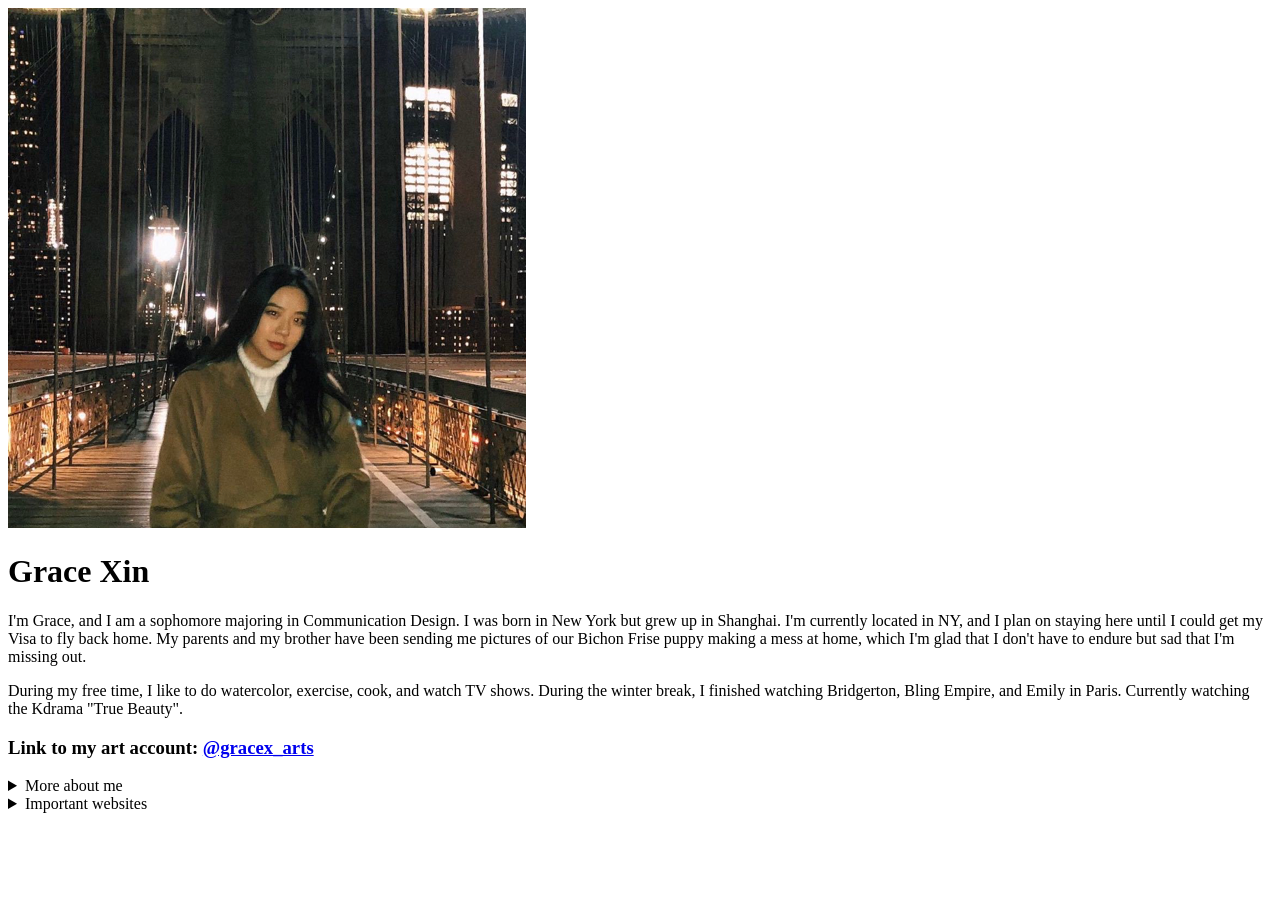
==== class profile/index.html @ 03a52397 "Moved index.html to class profile" ====
<!DOCTYPE html>
<html lang="en">
  <head>
  <body>

    <img src="1.jpg">

    <h1>Grace Xin</h1>
    
    <p>
      I'm Grace, and I am a sophomore majoring in Communication Design. I was born in New York but grew up in Shanghai. I'm currently located in NY, and I plan on staying here until I could get my Visa to fly back home. My parents and my brother have been sending me pictures of our Bichon Frise puppy making a mess at home, which I'm glad that I don't have to endure but sad that I'm missing out. 
    </p>
    <p>
      During my free time, I like to do watercolor, exercise, cook, and watch TV shows. During the winter break, I finished watching Bridgerton, Bling Empire, and Emily in Paris. Currently watching the Kdrama "True Beauty".     
    </p>

    <h3> Link to my art account: <a href="https://www.instagram.com/gracex_arts/"> @gracex_arts </a>
    </h3> 

    <details>
    <summary>More about me</summary>
      <ul> 
        <li> Favorite color: olive green </li>
        <li> Currently reading: The Women in the Window </li>
        <li> Go-to comfort-binge TV shows: Modern Family and Criminal Minds </li>
    </details>

    <details>
    <summary>Important websites</summary>
      <ul> 
        <li> A site I visit often: <a href="http://youtube.com"> Youtube </a> </li>
        <li> The first site I remember using: <a href="http://google.com"> Google </a>  </li>
        <li> Favorite wikipedia page: <a href="https://en.wikipedia.org/wiki/List_of_conspiracy_theories"> Conspiracy Theories </a></li>
    </details>
  </body>
  </head>
</html>
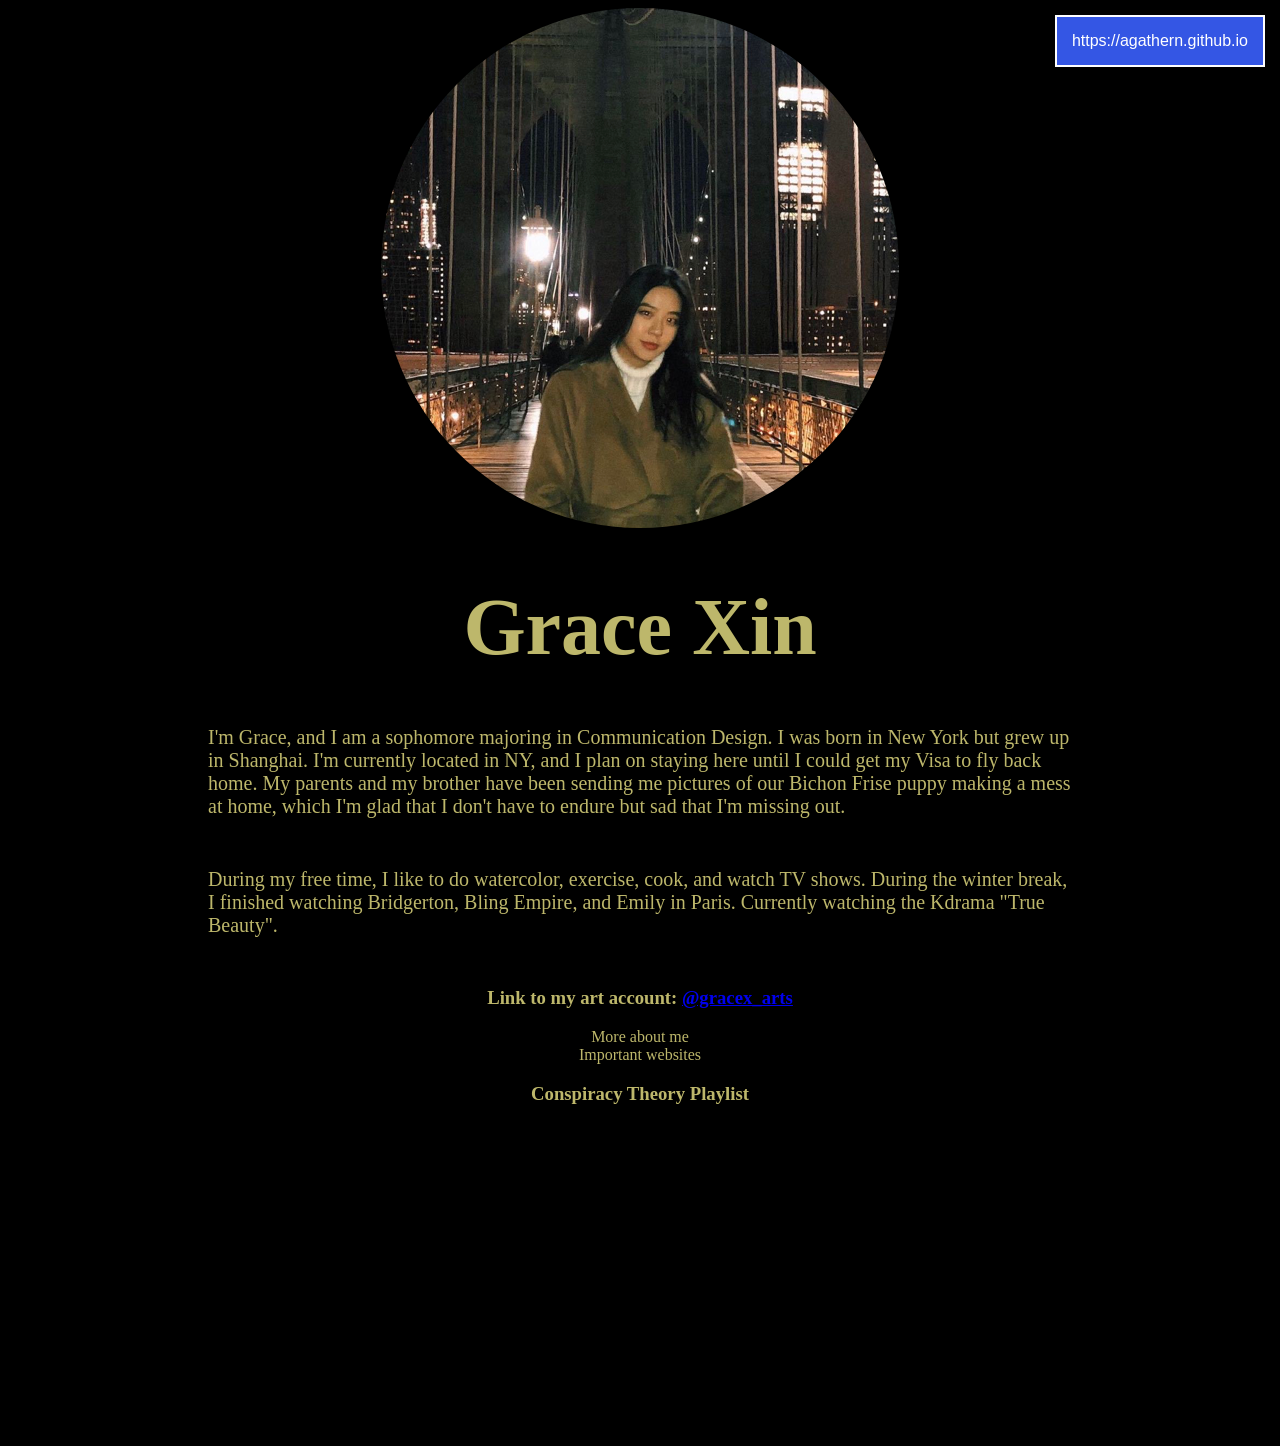
==== commit b18bda50: "added css and web ring" ====
--- a/class profile/index.html
+++ b/class profile/index.html
@@ -1,5 +1,7 @@
 <!DOCTYPE html>
 <html lang="en">
+    <link rel="stylesheet" href="profile.css">
+
   <head>
   <body>
 
@@ -32,6 +34,14 @@
         <li> The first site I remember using: <a href="http://google.com"> Google </a>  </li>
         <li> Favorite wikipedia page: <a href="https://en.wikipedia.org/wiki/List_of_conspiracy_theories"> Conspiracy Theories </a></li>
     </details>
+
+    <h3> Conspiracy Theory Playlist </h3>
+    <iframe width="560" height="315" src="https://www.youtube.com/embed/videoseries?list=PLsvYuSgEtSsKwujETtrazyVVfZ-fkSFxb" frameborder="0" allow="accelerometer; autoplay; clipboard-write; encrypted-media; gyroscope; picture-in-picture" allowfullscreen></iframe>
+
+     <nav id="web-ring">
+    <a href="https://agathern.github.io">https://agathern.github.io</a>
+  	</nav>
+
   </body>
   </head>
 </html>
--- a/class profile/profile.css
+++ b/class profile/profile.css
@@ -0,0 +1,71 @@
+body {
+	background-color:black;
+}
+
+h1 {
+	color:#BDB76B;
+	display: block;
+    text-align:center;
+    font-size:80px;
+}
+
+img {
+	display: block;
+    margin-left: auto;
+    margin-right: auto;
+    border-radius: 50%;
+}
+
+h3 {
+	color:#BDB76B;
+	display: block;
+    text-align:center;
+}
+
+summary {
+	color:#BDB76B;
+	display: block;
+    text-align:center;
+}
+
+li {
+	color:#BDB76B;
+	display: block;
+    text-align:center;
+}
+
+p {
+	color:#BDB76B;
+	display:block;
+	margin:auto;
+	margin-right:200px;
+	margin-left:200px;
+	margin-bottom:50px;
+    font-size:20px;
+}
+
+iframe {
+	display: block;
+    margin-left: auto;
+    margin-right: auto;
+}
+
+  #web-ring {
+    position: fixed;
+    top: 15px;
+    right: 15px;
+    padding: 15px;
+    background-color: rgb(52, 86, 228);
+    border: solid 2px white;
+    font-family: sans-serif;
+  }
+
+  #web-ring a:link {
+    color: white;
+    text-decoration: none;
+  }
+
+  #web-ring a:hover {
+    text-decoration: underline;
+  }
+   
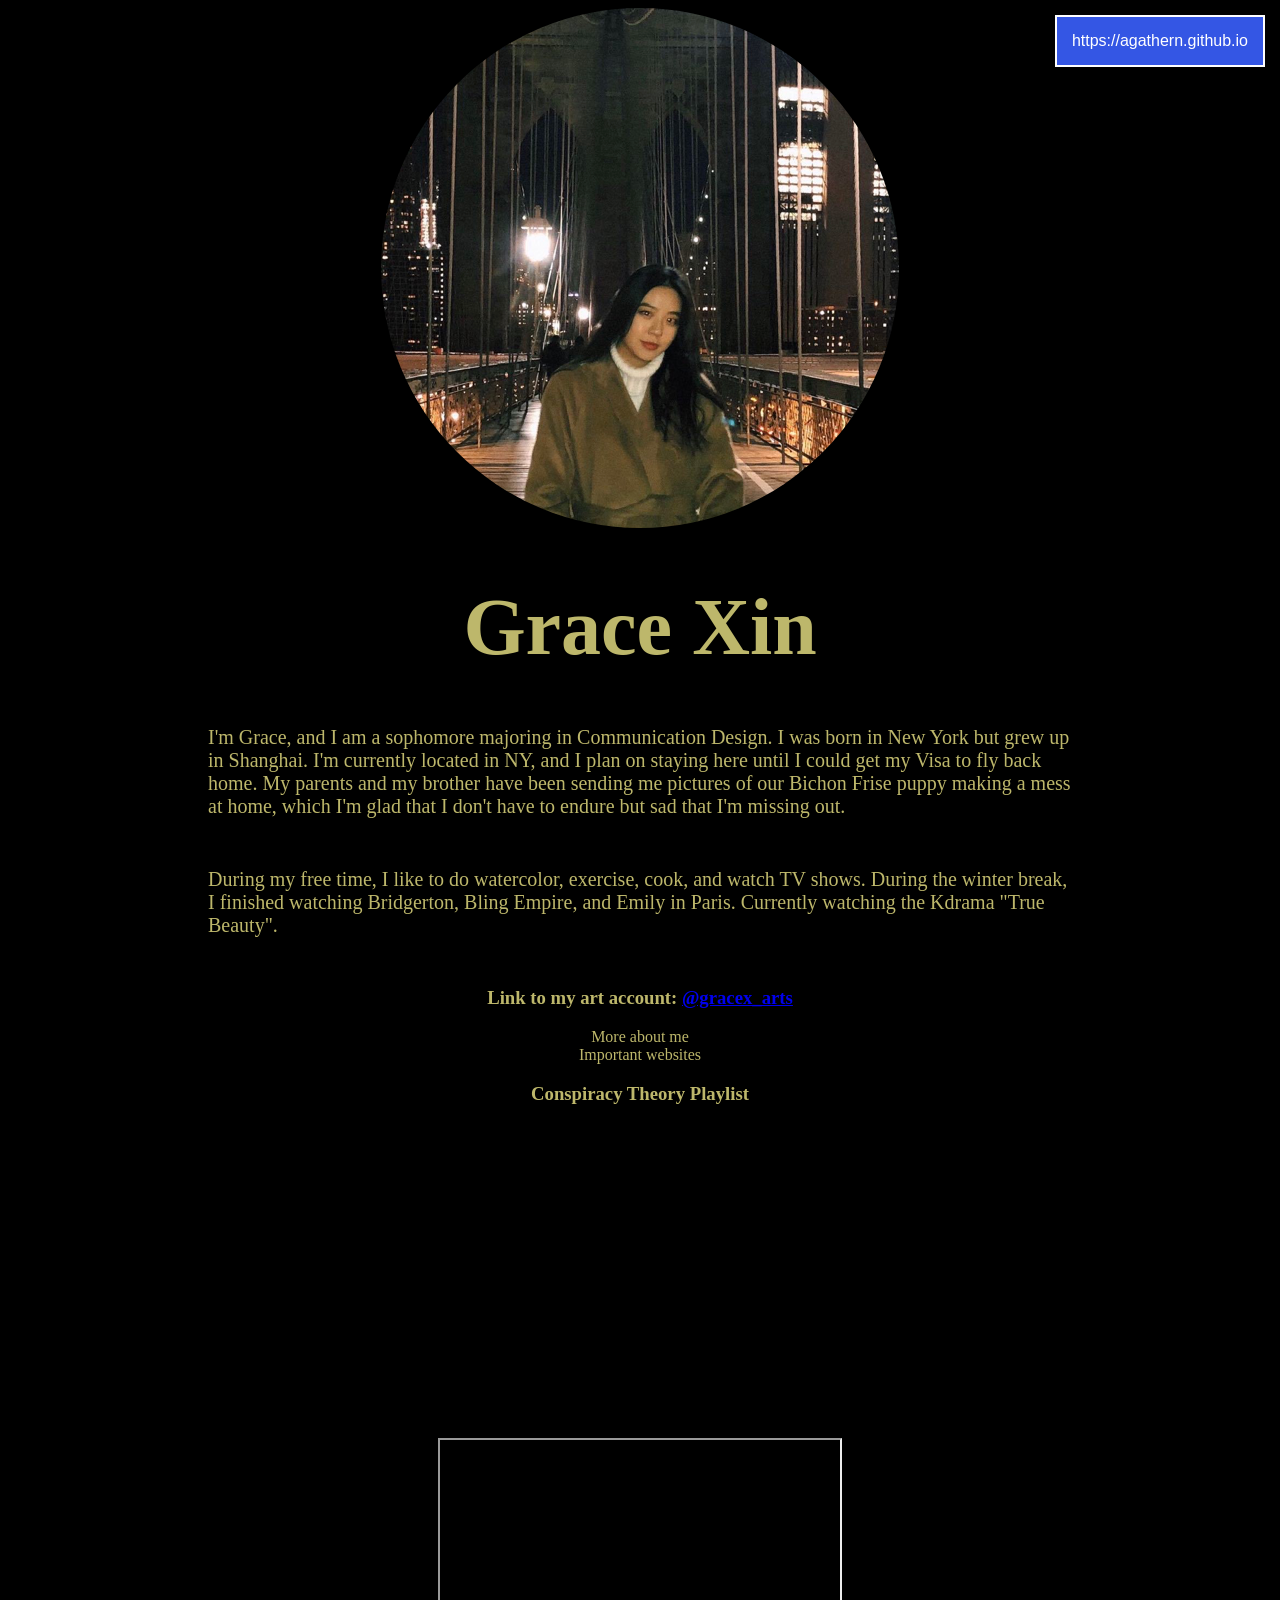
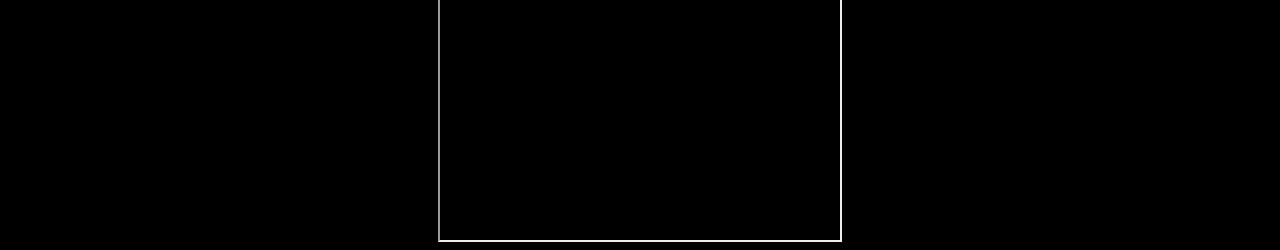
==== commit 98ae0b1e: "added fireflies to profile" ====
--- a/class profile/index.html
+++ b/class profile/index.html
@@ -42,6 +42,8 @@
     <a href="https://agathern.github.io">https://agathern.github.io</a>
   	</nav>
 
+  	<iframe class="fireflies" src="https://tasty-remarkable-hero.glitch.me"> </iframe>
+
   </body>
   </head>
 </html>
--- a/class profile/profile.css
+++ b/class profile/profile.css
@@ -68,4 +68,9 @@
   #web-ring a:hover {
     text-decoration: underline;
   }
+
+  .fireflies {
+  	width:400px;
+  	height:400px;
+  }
    
